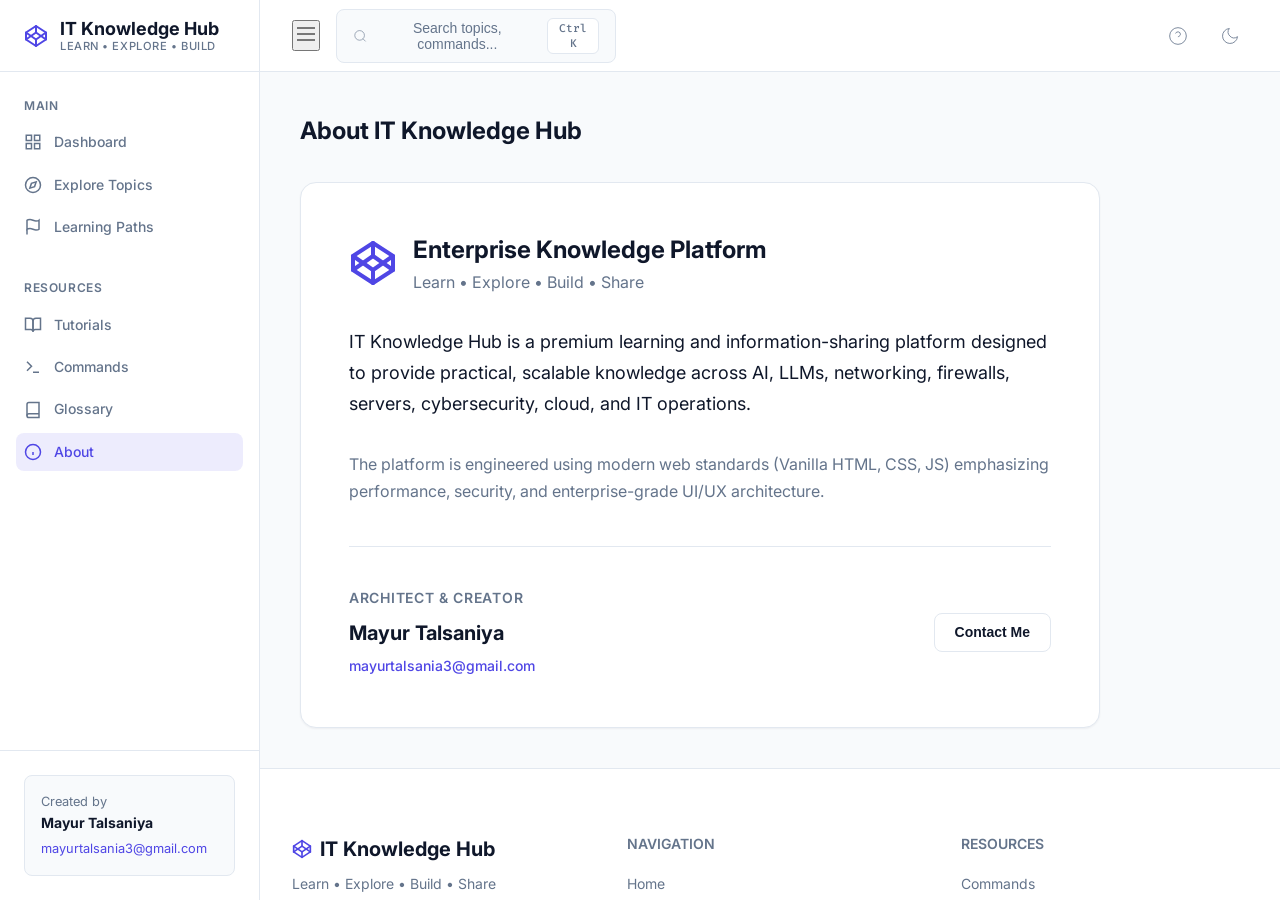
==== pages/about.html @ b966e388 "Initial commit" ====
<!DOCTYPE html>
<html lang="en" data-theme="light">
<head>
  <meta charset="UTF-8">
  <meta name="viewport" content="width=device-width, initial-scale=1.0">
  <title>About - IT Knowledge Hub</title>
  <link rel="stylesheet" href="../css/style.css">
  <link rel="stylesheet" href="../css/components.css">
  <link rel="stylesheet" href="../css/responsive.css">
</head>
<body>

<div class="app-layout">
  <!-- Sidebar -->
  <aside class="sidebar" id="sidebar">
    <div class="sidebar-header">
      <a href="../index.html" class="logo">
        <svg class="logo-icon" viewBox="0 0 24 24" width="24" height="24" stroke="currentColor" stroke-width="2" fill="none" stroke-linecap="round" stroke-linejoin="round"><polygon points="12 2 22 8.5 22 15.5 12 22 2 15.5 2 8.5 12 2"></polygon><line x1="12" y1="22" x2="12" y2="15.5"></line><polyline points="22 8.5 12 15.5 2 8.5"></polyline><polyline points="2 15.5 12 8.5 22 15.5"></polyline><line x1="12" y1="2" x2="12" y2="8.5"></line></svg>
        <div class="logo-text">
          <span>IT Knowledge Hub</span>
          <span class="logo-subtitle">Learn • Explore • Build</span>
        </div>
      </a>
    </div>
    
    <nav class="sidebar-nav">
      <div class="nav-group">
        <h3 class="nav-group-title">Main</h3>
        <ul>
          <li><a href="../index.html" class="nav-link"><svg viewBox="0 0 24 24" fill="none" stroke="currentColor"><rect x="3" y="3" width="7" height="7"></rect><rect x="14" y="3" width="7" height="7"></rect><rect x="14" y="14" width="7" height="7"></rect><rect x="3" y="14" width="7" height="7"></rect></svg> Dashboard</a></li>
          <li><a href="topics.html" class="nav-link"><svg viewBox="0 0 24 24" fill="none" stroke="currentColor"><circle cx="12" cy="12" r="10"></circle><polygon points="16.24 7.76 14.12 14.12 7.76 16.24 9.88 9.88 16.24 7.76"></polygon></svg> Explore Topics</a></li>
          <li><a href="topics.html#paths" class="nav-link"><svg viewBox="0 0 24 24" fill="none" stroke="currentColor"><path d="M4 15s1-1 4-1 5 2 8 2 4-1 4-1V3s-1 1-4 1-5-2-8-2-4 1-4 1z"></path><line x1="4" y1="22" x2="4" y2="15"></line></svg> Learning Paths</a></li>
        </ul>
      </div>
      <div class="nav-group">
        <h3 class="nav-group-title">Resources</h3>
        <ul>
          <li><a href="tutorials.html" class="nav-link"><svg viewBox="0 0 24 24" fill="none" stroke="currentColor"><path d="M2 3h6a4 4 0 0 1 4 4v14a3 3 0 0 0-3-3H2z"></path><path d="M22 3h-6a4 4 0 0 0-4 4v14a3 3 0 0 1 3-3h7z"></path></svg> Tutorials</a></li>
          <li><a href="commands.html" class="nav-link"><svg viewBox="0 0 24 24" fill="none" stroke="currentColor"><polyline points="4 17 10 11 4 5"></polyline><line x1="12" y1="19" x2="20" y2="19"></line></svg> Commands</a></li>
          <li><a href="glossary.html" class="nav-link"><svg viewBox="0 0 24 24" fill="none" stroke="currentColor"><path d="M4 19.5A2.5 2.5 0 0 1 6.5 17H20"></path><path d="M6.5 2H20v20H6.5A2.5 2.5 0 0 1 4 19.5v-15A2.5 2.5 0 0 1 6.5 2z"></path></svg> Glossary</a></li>
          <li><a href="about.html" class="nav-link active"><svg viewBox="0 0 24 24" fill="none" stroke="currentColor"><circle cx="12" cy="12" r="10"></circle><line x1="12" y1="16" x2="12" y2="12"></line><line x1="12" y1="8" x2="12.01" y2="8"></line></svg> About</a></li>
        </ul>
      </div>
    </nav>
    
    <div class="sidebar-footer">
      <div class="creator-card">
        <span>Created by</span>
        <strong>Mayur Talsaniya</strong>
        <a href="mailto:mayurtalsania3@gmail.com" style="color: var(--color-primary)">mayurtalsania3@gmail.com</a>
      </div>
    </div>
  </aside>

  <!-- Main Wrapper -->
  <div class="main-wrapper">
    <!-- Header -->
    <header class="top-header">
      <div class="header-left">
        <button class="mobile-menu-btn" id="mobile-menu-btn" aria-label="Open menu">
          <svg viewBox="0 0 24 24" fill="none" stroke="currentColor" width="24" height="24"><line x1="3" y1="12" x2="21" y2="12"></line><line x1="3" y1="6" x2="21" y2="6"></line><line x1="3" y1="18" x2="21" y2="18"></line></svg>
        </button>
        <button class="search-trigger" id="search-trigger">
          <svg viewBox="0 0 24 24" fill="none" stroke="currentColor" width="16" height="16"><circle cx="11" cy="11" r="8"></circle><line x1="21" y1="21" x2="16.65" y2="16.65"></line></svg>
          Search topics, commands...
          <span class="search-shortcut">Ctrl K</span>
        </button>
      </div>
      <div class="header-right">
        <button class="icon-btn" aria-label="Help"><svg viewBox="0 0 24 24" fill="none" stroke="currentColor"><circle cx="12" cy="12" r="10"></circle><path d="M9.09 9a3 3 0 0 1 5.83 1c0 2-3 3-3 3"></path><line x1="12" y1="17" x2="12.01" y2="17"></line></svg></button>
        <button class="icon-btn" id="theme-toggle" aria-label="Toggle theme"><svg viewBox="0 0 24 24" fill="none" stroke="currentColor"><path d="M21 12.79A9 9 0 1 1 11.21 3 7 7 0 0 0 21 12.79z"></path></svg></button>
      </div>
    </header>

    <!-- Content -->
    <main class="content-container">
      <section>
        <div class="section-header">
          <div>
            <h2 class="section-title">About IT Knowledge Hub</h2>
          </div>
        </div>
        
        <div style="background: var(--color-surface); padding: 3rem; border-radius: var(--radius-xl); border: 1px solid var(--color-border); max-width: 800px; box-shadow: var(--shadow-sm)">
          <div style="display: flex; gap: 1rem; align-items: center; margin-bottom: 2rem;">
            <svg viewBox="0 0 24 24" width="48" height="48" stroke="currentColor" stroke-width="2" fill="none" stroke-linecap="round" stroke-linejoin="round" style="color: var(--color-primary)"><polygon points="12 2 22 8.5 22 15.5 12 22 2 15.5 2 8.5 12 2"></polygon><line x1="12" y1="22" x2="12" y2="15.5"></line><polyline points="22 8.5 12 15.5 2 8.5"></polyline><polyline points="2 15.5 12 8.5 22 15.5"></polyline><line x1="12" y1="2" x2="12" y2="8.5"></line></svg>
            <div>
              <h3 style="font-size: 1.5rem; color: var(--color-text);">Enterprise Knowledge Platform</h3>
              <p style="color: var(--color-text-muted);">Learn • Explore • Build • Share</p>
            </div>
          </div>
          
          <p style="font-size: 1.125rem; color: var(--color-text); margin-bottom: 2rem; line-height: 1.7;">
            IT Knowledge Hub is a premium learning and information-sharing platform designed to provide practical, scalable knowledge across AI, LLMs, networking, firewalls, servers, cybersecurity, cloud, and IT operations.
          </p>
          <p style="color: var(--color-text-muted); margin-bottom: 2.5rem; line-height: 1.7;">
            The platform is engineered using modern web standards (Vanilla HTML, CSS, JS) emphasizing performance, security, and enterprise-grade UI/UX architecture.
          </p>
          
          <div style="border-top: 1px solid var(--color-border); padding-top: 2.5rem; display: flex; align-items: center; justify-content: space-between;">
            <div>
              <p style="font-size: 0.875rem; color: var(--color-text-muted); text-transform: uppercase; font-weight: 600; letter-spacing: 0.05em; margin-bottom: 0.5rem;">Architect & Creator</p>
              <p style="font-size: 1.25rem; font-weight: 700; color: var(--color-text); margin-bottom: 0.25rem;">Mayur Talsaniya</p>
              <a href="mailto:mayurtalsania3@gmail.com" style="color: var(--color-primary); font-weight: 500; font-size: 0.875rem;">mayurtalsania3@gmail.com</a>
            </div>
            <button class="btn btn-outline" onclick="window.location.href='mailto:mayurtalsania3@gmail.com'">Contact Me</button>
          </div>
        </div>
      </section>
    </main>

    <!-- Footer -->
    <footer class="site-footer">
      <div class="footer-grid">
        <div class="footer-brand">
          <h3>
            <svg viewBox="0 0 24 24" width="20" height="20" stroke="currentColor" stroke-width="2" fill="none" stroke-linecap="round" stroke-linejoin="round" style="color: var(--color-primary)"><polygon points="12 2 22 8.5 22 15.5 12 22 2 15.5 2 8.5 12 2"></polygon><line x1="12" y1="22" x2="12" y2="15.5"></line><polyline points="22 8.5 12 15.5 2 8.5"></polyline><polyline points="2 15.5 12 8.5 22 15.5"></polyline><line x1="12" y1="2" x2="12" y2="8.5"></line></svg>
            IT Knowledge Hub
          </h3>
          <p>Learn • Explore • Build • Share</p>
        </div>
        <div class="footer-nav">
          <h4>Navigation</h4>
          <ul>
            <li><a href="../index.html">Home</a></li>
            <li><a href="topics.html">Topics</a></li>
            <li><a href="topics.html#paths">Learning Paths</a></li>
            <li><a href="tutorials.html">Tutorials</a></li>
          </ul>
        </div>
        <div class="footer-nav">
          <h4>Resources</h4>
          <ul>
            <li><a href="commands.html">Commands</a></li>
            <li><a href="glossary.html">Glossary</a></li>
            <li><a href="about.html">About</a></li>
          </ul>
        </div>
      </div>
      <div class="footer-bottom">
        <div>© 2026 IT Knowledge Hub. All rights reserved.</div>
        <div>Created by <strong>Mayur Talsaniya</strong> ✉ <a href="mailto:mayurtalsania3@gmail.com">mayurtalsania3@gmail.com</a></div>
      </div>
    </footer>
  </div>
</div>

<!-- Command Palette Overlay -->
<div class="palette-overlay" id="palette-overlay">
  <div class="palette-container">
    <div class="palette-header">
      <svg viewBox="0 0 24 24" fill="none" stroke="currentColor" width="20" height="20" style="color: var(--color-text-muted)"><circle cx="11" cy="11" r="8"></circle><line x1="21" y1="21" x2="16.65" y2="16.65"></line></svg>
      <input type="text" class="palette-input" id="palette-input" placeholder="Search IT Knowledge Hub..." autocomplete="off">
    </div>
    <div class="palette-results" id="palette-results"></div>
    <div class="palette-footer">
      <span><kbd>↑</kbd> <kbd>↓</kbd> to navigate</span>
      <span><kbd>Enter</kbd> to select</span>
      <span><kbd>ESC</kbd> to close</span>
    </div>
  </div>
</div>

<script src="../js/data.js"></script>
<script src="../js/theme.js"></script>
<script src="../js/navigation.js"></script>
<script src="../js/search.js"></script>
<script src="../js/app.js"></script>
</body>
</html>
---- css/style.css ----
/* css/style.css - Base Styles & Variables for Enterprise IT Knowledge Hub */
@import url('https://fonts.googleapis.com/css2?family=Inter:wght@300;400;500;600;700&display=swap');
@import url('https://fonts.googleapis.com/css2?family=Fira+Code:wght@400;500;600&display=swap');

:root {
  /* Color System - Light Mode */
  --color-primary: #4f46e5;      /* Indigo 600 */
  --color-primary-hover: #4338ca;/* Indigo 700 */
  --color-accent: #06b6d4;       /* Cyan 500 */
  
  --color-background: #f8fafc;   /* Slate 50 (Cool Gray) */
  --color-surface: #ffffff;      /* White */
  --color-surface-hover: #f1f5f9;/* Slate 100 */
  
  --color-card: #ffffff;
  --color-border: #e2e8f0;       /* Slate 200 */
  --color-border-hover: #cbd5e1; /* Slate 300 */
  
  --color-text: #0f172a;         /* Slate 900 */
  --color-text-muted: #64748b;   /* Slate 500 */
  
  --color-success: #10b981;      /* Emerald 500 */
  --color-success-bg: #d1fae5;
  --color-warning: #f59e0b;      /* Amber 500 */
  --color-warning-bg: #fef3c7;
  --color-danger: #ef4444;       /* Red 500 */
  --color-danger-bg: #fee2e2;
  --color-info: #3b82f6;         /* Blue 500 */
  --color-info-bg: #dbeafe;

  --radius-sm: 0.375rem;
  --radius-md: 0.5rem;
  --radius-lg: 0.75rem;
  --radius-xl: 1rem;
  --radius-full: 9999px;
  
  --shadow-sm: 0 1px 2px 0 rgba(15, 23, 42, 0.05);
  --shadow-md: 0 4px 6px -1px rgba(15, 23, 42, 0.1), 0 2px 4px -1px rgba(15, 23, 42, 0.06);
  --shadow-lg: 0 10px 15px -3px rgba(15, 23, 42, 0.1), 0 4px 6px -2px rgba(15, 23, 42, 0.05);
  
  --font-sans: 'Inter', -apple-system, BlinkMacSystemFont, "Segoe UI", Roboto, sans-serif;
  --font-mono: 'Fira Code', ui-monospace, SFMono-Regular, Menlo, Monaco, Consolas, monospace;
  
  --transition-fast: 150ms cubic-bezier(0.4, 0, 0.2, 1);
  --transition-normal: 250ms cubic-bezier(0.4, 0, 0.2, 1);
}

[data-theme="dark"] {
  /* Color System - Dark Mode */
  --color-primary: #6366f1;      /* Indigo 500 */
  --color-primary-hover: #818cf8;/* Indigo 400 */
  --color-accent: #22d3ee;       /* Cyan 400 */
  
  --color-background: #0b1120;   /* Deep Navy/Charcoal */
  --color-surface: #111827;      /* Gray 900 */
  --color-surface-hover: #1f2937;/* Gray 800 */
  
  --color-card: #1f2937;         /* Gray 800 */
  --color-border: #374151;       /* Gray 700 */
  --color-border-hover: #4b5563; /* Gray 600 */
  
  --color-text: #f8fafc;         /* Slate 50 */
  --color-text-muted: #94a3b8;   /* Slate 400 */
  
  --color-success: #34d399;      /* Emerald 400 */
  --color-success-bg: rgba(16, 185, 129, 0.1);
  --color-warning: #fbbf24;      /* Amber 400 */
  --color-warning-bg: rgba(245, 158, 11, 0.1);
  --color-danger: #f87171;       /* Red 400 */
  --color-danger-bg: rgba(239, 68, 68, 0.1);
  --color-info: #60a5fa;         /* Blue 400 */
  --color-info-bg: rgba(59, 130, 246, 0.1);

  --shadow-md: 0 4px 6px -1px rgba(0, 0, 0, 0.3), 0 2px 4px -1px rgba(0, 0, 0, 0.2);
  --shadow-lg: 0 10px 15px -3px rgba(0, 0, 0, 0.4), 0 4px 6px -2px rgba(0, 0, 0, 0.3);
}

* {
  box-sizing: border-box;
  margin: 0;
  padding: 0;
}

body {
  font-family: var(--font-sans);
  background-color: var(--color-background);
  color: var(--color-text);
  line-height: 1.6;
  -webkit-font-smoothing: antialiased;
  transition: background-color var(--transition-normal), color var(--transition-normal);
}

a {
  color: var(--color-primary);
  text-decoration: none;
  transition: color var(--transition-fast);
}

a:hover {
  color: var(--color-primary-hover);
}

ul, ol { list-style: none; }

/* Layout Architecture */
.app-layout {
  display: flex;
  min-height: 100vh;
  overflow: hidden;
}

/* Sidebar */
.sidebar {
  width: 260px;
  background-color: var(--color-surface);
  border-right: 1px solid var(--color-border);
  display: flex;
  flex-direction: column;
  flex-shrink: 0;
  z-index: 100;
  transition: transform var(--transition-normal);
}

.sidebar-header {
  height: 72px;
  padding: 0 1.5rem;
  display: flex;
  align-items: center;
  border-bottom: 1px solid var(--color-border);
}

.logo {
  display: flex;
  align-items: center;
  gap: 0.75rem;
  font-weight: 700;
  font-size: 1.125rem;
  color: var(--color-text);
}

.logo-icon {
  font-size: 1.25rem;
  color: var(--color-primary);
}

.logo-text {
  display: flex;
  flex-direction: column;
  line-height: 1.2;
}

.logo-subtitle {
  font-size: 0.7rem;
  color: var(--color-text-muted);
  font-weight: 500;
  letter-spacing: 0.05em;
  text-transform: uppercase;
}

.sidebar-nav {
  flex: 1;
  overflow-y: auto;
  padding: 1.5rem 1rem;
}

.nav-group {
  margin-bottom: 2rem;
}

.nav-group-title {
  font-size: 0.75rem;
  text-transform: uppercase;
  letter-spacing: 0.05em;
  color: var(--color-text-muted);
  margin: 0 0.5rem 0.5rem;
  font-weight: 600;
}

.nav-link {
  display: flex;
  align-items: center;
  gap: 0.75rem;
  padding: 0.5rem;
  color: var(--color-text-muted);
  font-size: 0.875rem;
  font-weight: 500;
  border-radius: var(--radius-md);
  transition: all var(--transition-fast);
  margin-bottom: 0.25rem;
}

.nav-link svg {
  width: 18px;
  height: 18px;
  flex-shrink: 0;
  stroke-width: 2;
  transition: color var(--transition-fast);
}

.nav-link:hover {
  background-color: var(--color-surface-hover);
  color: var(--color-text);
}

.nav-link.active {
  background-color: rgba(79, 70, 229, 0.1);
  color: var(--color-primary);
}
[data-theme="dark"] .nav-link.active {
  background-color: rgba(99, 102, 241, 0.15);
}

.nav-link.active svg {
  color: var(--color-primary);
}

.sidebar-footer {
  padding: 1.5rem;
  border-top: 1px solid var(--color-border);
  background-color: var(--color-surface);
}

.creator-card {
  display: flex;
  flex-direction: column;
  font-size: 0.8rem;
  color: var(--color-text-muted);
  background: var(--color-background);
  padding: 1rem;
  border-radius: var(--radius-md);
  border: 1px solid var(--color-border);
}

.creator-card strong {
  color: var(--color-text);
  font-size: 0.875rem;
  margin-bottom: 0.25rem;
}

/* Main Content Area */
.main-wrapper {
  flex: 1;
  display: flex;
  flex-direction: column;
  min-width: 0;
  height: 100vh;
  overflow-y: auto;
  position: relative;
}

/* Header */
.top-header {
  height: 72px;
  background-color: var(--color-surface);
  border-bottom: 1px solid var(--color-border);
  display: flex;
  align-items: center;
  justify-content: space-between;
  padding: 0 2rem;
  position: sticky;
  top: 0;
  z-index: 50;
  flex-shrink: 0;
}

.header-left, .header-right {
  display: flex;
  align-items: center;
  gap: 1rem;
}

/* Palette Search Button */
.search-trigger {
  display: flex;
  align-items: center;
  gap: 0.75rem;
  width: 280px;
  padding: 0.5rem 1rem;
  background-color: var(--color-background);
  border: 1px solid var(--color-border);
  border-radius: var(--radius-md);
  color: var(--color-text-muted);
  font-size: 0.875rem;
  cursor: pointer;
  transition: all var(--transition-fast);
}

.search-trigger:hover {
  border-color: var(--color-border-hover);
  color: var(--color-text);
}

.search-shortcut {
  margin-left: auto;
  background-color: var(--color-surface);
  border: 1px solid var(--color-border);
  padding: 0.125rem 0.375rem;
  border-radius: var(--radius-sm);
  font-size: 0.7rem;
  font-family: var(--font-mono);
  font-weight: 500;
}

/* Icon Buttons */
.icon-btn {
  background: transparent;
  border: 1px solid transparent;
  color: var(--color-text-muted);
  width: 36px;
  height: 36px;
  border-radius: var(--radius-full);
  display: flex;
  align-items: center;
  justify-content: center;
  cursor: pointer;
  transition: all var(--transition-fast);
}

.icon-btn:hover {
  background-color: var(--color-surface-hover);
  color: var(--color-text);
}

.icon-btn svg {
  width: 20px;
  height: 20px;
}

/* Content Container */
.content-container {
  padding: 2.5rem;
  max-width: 1400px;
  margin: 0 auto;
  width: 100%;
}

/* Footer */
.site-footer {
  background-color: var(--color-surface);
  border-top: 1px solid var(--color-border);
  padding: 4rem 2rem;
  margin-top: auto;
}

.footer-grid {
  display: grid;
  grid-template-columns: repeat(auto-fit, minmax(200px, 1fr));
  gap: 3rem;
  max-width: 1400px;
  margin: 0 auto;
}

.footer-brand h3 {
  font-size: 1.25rem;
  font-weight: 700;
  margin-bottom: 0.5rem;
  color: var(--color-text);
  display: flex;
  align-items: center;
  gap: 0.5rem;
}

.footer-brand p {
  color: var(--color-text-muted);
  font-size: 0.875rem;
}

.footer-nav h4 {
  font-size: 0.875rem;
  text-transform: uppercase;
  color: var(--color-text-muted);
  font-weight: 600;
  margin-bottom: 1rem;
}

.footer-nav ul {
  display: flex;
  flex-direction: column;
  gap: 0.75rem;
}

.footer-nav a {
  color: var(--color-text-muted);
  font-size: 0.875rem;
}

.footer-nav a:hover {
  color: var(--color-primary);
}

.footer-bottom {
  max-width: 1400px;
  margin: 3rem auto 0;
  padding-top: 2rem;
  border-top: 1px solid var(--color-border);
  display: flex;
  justify-content: space-between;
  align-items: center;
  font-size: 0.875rem;
  color: var(--color-text-muted);
}

/* Typography Utilities */
.section-header {
  margin-bottom: 2rem;
  display: flex;
  align-items: flex-end;
  justify-content: space-between;
}

.section-title {
  font-size: 1.5rem;
  font-weight: 700;
  color: var(--color-text);
}

.section-desc {
  color: var(--color-text-muted);
  font-size: 1rem;
  margin-top: 0.25rem;
}

/* Reduced Motion */
@media (prefers-reduced-motion: reduce) {
  * {
    animation-duration: 0.01ms !important;
    animation-iteration-count: 1 !important;
    transition-duration: 0.01ms !important;
    scroll-behavior: auto !important;
  }
}
---- css/components.css ----
/* css/components.css - UI Components */

/* Buttons */
.btn {
  display: inline-flex;
  align-items: center;
  justify-content: center;
  gap: 0.5rem;
  padding: 0.625rem 1.25rem;
  font-size: 0.875rem;
  font-weight: 600;
  border-radius: var(--radius-md);
  border: 1px solid transparent;
  cursor: pointer;
  transition: all var(--transition-fast);
  line-height: 1.25;
}

.btn-primary {
  background-color: var(--color-primary);
  color: #ffffff;
  box-shadow: var(--shadow-sm);
}

.btn-primary:hover {
  background-color: var(--color-primary-hover);
  transform: translateY(-1px);
  box-shadow: var(--shadow-md);
}

.btn-outline {
  background-color: var(--color-surface);
  border-color: var(--color-border);
  color: var(--color-text);
}

.btn-outline:hover {
  background-color: var(--color-surface-hover);
  border-color: var(--color-border-hover);
}

/* Badges */
.badge {
  display: inline-flex;
  align-items: center;
  padding: 0.125rem 0.5rem;
  border-radius: var(--radius-full);
  font-size: 0.75rem;
  font-weight: 600;
  text-transform: uppercase;
  letter-spacing: 0.05em;
}

.badge-outline { border: 1px solid var(--color-border); color: var(--color-text-muted); }
.badge-info { background: var(--color-info-bg); color: var(--color-info); }
.badge-success { background: var(--color-success-bg); color: var(--color-success); }
.badge-warning { background: var(--color-warning-bg); color: var(--color-warning); }
.badge-danger { background: var(--color-danger-bg); color: var(--color-danger); }

/* Hero Section */
.hero-compact {
  display: flex;
  flex-direction: row;
  align-items: center;
  justify-content: space-between;
  gap: 3rem;
  background: var(--color-surface);
  border: 1px solid var(--color-border);
  border-radius: var(--radius-xl);
  padding: 3rem;
  margin-bottom: 3rem;
  position: relative;
  overflow: hidden;
  box-shadow: var(--shadow-sm);
}

.hero-content {
  flex: 1;
  max-width: 600px;
  z-index: 2;
}

.hero-badge {
  display: inline-block;
  padding: 0.25rem 0.75rem;
  background: rgba(6, 182, 212, 0.1);
  color: var(--color-accent);
  border: 1px solid rgba(6, 182, 212, 0.2);
  border-radius: var(--radius-full);
  font-size: 0.75rem;
  font-weight: 600;
  letter-spacing: 0.05em;
  margin-bottom: 1.5rem;
}

.hero-content h1 {
  font-size: 2.5rem;
  font-weight: 800;
  line-height: 1.1;
  letter-spacing: -0.02em;
  margin-bottom: 1rem;
  color: var(--color-text);
}

.hero-content p {
  font-size: 1.125rem;
  color: var(--color-text-muted);
  margin-bottom: 2rem;
}

.hero-actions {
  display: flex;
  gap: 1rem;
}

.hero-visual {
  flex: 1;
  display: flex;
  justify-content: center;
  align-items: center;
  position: relative;
  height: 200px;
  z-index: 1;
}

/* CSS Architecture Diagram inside Hero */
.arch-diagram {
  position: relative;
  display: flex;
  gap: 2rem;
}

.arch-node-group {
  display: flex;
  flex-direction: column;
  gap: 1rem;
}

.arch-node {
  background: var(--color-card);
  border: 1px solid var(--color-border);
  padding: 0.75rem 1.5rem;
  border-radius: var(--radius-md);
  font-weight: 600;
  font-size: 0.875rem;
  color: var(--color-text);
  box-shadow: var(--shadow-sm);
  position: relative;
  z-index: 2;
}

.arch-node.accent {
  border-color: var(--color-accent);
  color: var(--color-accent);
}

.arch-lines {
  position: absolute;
  top: 50%;
  left: 0;
  right: 0;
  height: 2px;
  background: var(--color-border);
  z-index: 1;
  transform: translateY(-50%);
}

/* KPI Stats */
.kpi-grid {
  display: grid;
  grid-template-columns: repeat(auto-fit, minmax(200px, 1fr));
  gap: 1.5rem;
  margin-bottom: 3rem;
}

.kpi-card {
  background: var(--color-surface);
  border: 1px solid var(--color-border);
  border-radius: var(--radius-lg);
  padding: 1.5rem;
  display: flex;
  align-items: flex-start;
  gap: 1rem;
  box-shadow: var(--shadow-sm);
}

.kpi-icon {
  background: rgba(79, 70, 229, 0.1);
  color: var(--color-primary);
  width: 48px;
  height: 48px;
  border-radius: var(--radius-md);
  display: flex;
  align-items: center;
  justify-content: center;
  font-size: 1.5rem;
}
[data-theme="dark"] .kpi-icon {
  background: rgba(99, 102, 241, 0.15);
}

.kpi-content {
  display: flex;
  flex-direction: column;
}

.kpi-value {
  font-size: 2rem;
  font-weight: 700;
  line-height: 1;
  color: var(--color-text);
  margin-bottom: 0.25rem;
}

.kpi-label {
  font-size: 0.875rem;
  color: var(--color-text-muted);
  font-weight: 500;
}

/* Category Cards */
.card-grid {
  display: grid;
  grid-template-columns: repeat(auto-fill, minmax(280px, 1fr));
  gap: 1.5rem;
  margin-bottom: 3rem;
}

.category-card {
  background: var(--color-card);
  border: 1px solid var(--color-border);
  border-radius: var(--radius-lg);
  padding: 1.5rem;
  display: flex;
  flex-direction: column;
  transition: all var(--transition-normal);
  cursor: pointer;
  box-shadow: var(--shadow-sm);
  position: relative;
  overflow: hidden;
}

.category-card:hover {
  transform: translateY(-4px);
  box-shadow: var(--shadow-md);
  border-color: var(--color-primary);
}

.cat-icon-container {
  width: 48px;
  height: 48px;
  background: var(--color-background);
  border: 1px solid var(--color-border);
  border-radius: var(--radius-md);
  display: flex;
  align-items: center;
  justify-content: center;
  font-size: 1.5rem;
  margin-bottom: 1.25rem;
  transition: all var(--transition-normal);
}

.category-card:hover .cat-icon-container {
  background: rgba(79, 70, 229, 0.1);
  border-color: var(--color-primary);
  color: var(--color-primary);
}

.cat-title {
  font-size: 1.125rem;
  font-weight: 700;
  color: var(--color-text);
  margin-bottom: 0.5rem;
}

.cat-desc {
  font-size: 0.875rem;
  color: var(--color-text-muted);
  margin-bottom: 1.5rem;
  flex: 1;
}

.cat-footer {
  display: flex;
  justify-content: space-between;
  align-items: center;
  font-size: 0.875rem;
  font-weight: 600;
  color: var(--color-text-muted);
}

.cat-arrow {
  color: var(--color-primary);
  transition: transform var(--transition-fast);
}

.category-card:hover .cat-arrow {
  transform: translateX(4px);
}

/* Horizontal Cards (Popular/Recent) */
.horizontal-card {
  display: flex;
  align-items: center;
  justify-content: space-between;
  background: var(--color-card);
  border: 1px solid var(--color-border);
  border-radius: var(--radius-md);
  padding: 1rem 1.25rem;
  transition: all var(--transition-fast);
  cursor: pointer;
  margin-bottom: 1rem;
}

.horizontal-card:hover {
  border-color: var(--color-accent);
  background: var(--color-surface-hover);
}

.hc-left {
  display: flex;
  flex-direction: column;
}

.hc-title {
  font-weight: 600;
  color: var(--color-text);
  font-size: 1rem;
  margin-bottom: 0.25rem;
}

.hc-meta {
  font-size: 0.8rem;
  color: var(--color-text-muted);
  display: flex;
  align-items: center;
  gap: 0.5rem;
}

/* Learning Paths */
.path-card {
  background: var(--color-card);
  border: 1px solid var(--color-border);
  border-radius: var(--radius-lg);
  padding: 2rem;
  box-shadow: var(--shadow-sm);
  position: relative;
  overflow: hidden;
}

.path-card::top-border {
  content: '';
  position: absolute;
  top: 0; left: 0; right: 0;
  height: 4px;
  background: var(--color-primary);
}

.path-header {
  display: flex;
  justify-content: space-between;
  align-items: flex-start;
  margin-bottom: 1.5rem;
}

.path-title {
  font-size: 1.25rem;
  font-weight: 700;
}

.path-meta {
  font-size: 0.875rem;
  color: var(--color-text-muted);
}

/* Progress Bar */
.progress-container {
  margin-bottom: 1.5rem;
}

.progress-header {
  display: flex;
  justify-content: space-between;
  font-size: 0.75rem;
  font-weight: 600;
  color: var(--color-text-muted);
  margin-bottom: 0.5rem;
}

.progress-track {
  width: 100%;
  height: 8px;
  background: var(--color-background);
  border-radius: var(--radius-full);
  overflow: hidden;
}

.progress-fill {
  height: 100%;
  background: var(--color-primary);
  border-radius: var(--radius-full);
  transition: width 1s ease-out;
}

/* Command Center */
.cmd-card {
  background: var(--color-card);
  border: 1px solid var(--color-border);
  border-radius: var(--radius-md);
  padding: 1.25rem;
  display: flex;
  flex-direction: column;
}

.cmd-header {
  display: flex;
  justify-content: space-between;
  align-items: center;
  margin-bottom: 0.75rem;
}

.cmd-desc {
  font-size: 0.875rem;
  color: var(--color-text-muted);
  margin-bottom: 1rem;
  flex: 1;
}

.cmd-block {
  background: var(--color-background);
  border: 1px solid var(--color-border);
  border-radius: var(--radius-sm);
  padding: 0.75rem;
  display: flex;
  justify-content: space-between;
  align-items: center;
  font-family: var(--font-mono);
  font-size: 0.875rem;
  color: var(--color-text);
}

.cmd-copy {
  background: transparent;
  border: none;
  color: var(--color-text-muted);
  cursor: pointer;
  display: flex;
  align-items: center;
  gap: 0.25rem;
  font-family: var(--font-sans);
  font-size: 0.75rem;
  font-weight: 500;
  padding: 0.25rem 0.5rem;
  border-radius: var(--radius-sm);
  transition: all var(--transition-fast);
}

.cmd-copy:hover {
  background: var(--color-border);
  color: var(--color-text);
}

.cmd-copy.copied {
  color: var(--color-success);
}

/* Slide-over Panel (Modern Topic Detail) */
.slide-over-overlay {
  position: fixed;
  inset: 0;
  background: rgba(0, 0, 0, 0.4);
  backdrop-filter: blur(2px);
  z-index: 1000;
  display: flex;
  justify-content: flex-end;
  opacity: 0;
  pointer-events: none;
  transition: opacity var(--transition-normal);
}

.slide-over-overlay.active {
  opacity: 1;
  pointer-events: auto;
}

.slide-over-panel {
  width: 100%;
  max-width: 800px;
  background: var(--color-surface);
  height: 100vh;
  box-shadow: -10px 0 25px rgba(0,0,0,0.1);
  transform: translateX(100%);
  transition: transform var(--transition-normal);
  display: flex;
  flex-direction: column;
}

.slide-over-overlay.active .slide-over-panel {
  transform: translateX(0);
}

.panel-header {
  padding: 2rem;
  border-bottom: 1px solid var(--color-border);
  display: flex;
  justify-content: space-between;
  align-items: flex-start;
  background: var(--color-background);
}

.panel-close {
  background: var(--color-surface);
  border: 1px solid var(--color-border);
  width: 36px; height: 36px;
  border-radius: var(--radius-full);
  display: flex;
  align-items: center;
  justify-content: center;
  cursor: pointer;
  color: var(--color-text-muted);
}
.panel-close:hover { background: var(--color-surface-hover); color: var(--color-text); }

/* Tabs */
.panel-tabs {
  display: flex;
  gap: 2rem;
  padding: 0 2rem;
  border-bottom: 1px solid var(--color-border);
  background: var(--color-surface);
}

.tab-btn {
  background: none;
  border: none;
  padding: 1rem 0;
  font-size: 0.875rem;
  font-weight: 600;
  color: var(--color-text-muted);
  cursor: pointer;
  border-bottom: 2px solid transparent;
  transition: all var(--transition-fast);
}

.tab-btn:hover { color: var(--color-text); }
.tab-btn.active {
  color: var(--color-primary);
  border-bottom-color: var(--color-primary);
}

.panel-body {
  padding: 2rem;
  overflow-y: auto;
  flex: 1;
}

.tab-pane {
  display: none;
  animation: fadeIn 0.2s ease;
}
.tab-pane.active { display: block; }

@keyframes fadeIn {
  from { opacity: 0; transform: translateY(5px); }
  to { opacity: 1; transform: translateY(0); }
}

/* Content blocks inside modal */
.prose h3 {
  font-size: 1.25rem;
  margin-bottom: 1rem;
  color: var(--color-text);
}
.prose p {
  color: var(--color-text-muted);
  margin-bottom: 1.5rem;
}
.prose ul {
  padding-left: 1.5rem;
  list-style-type: disc;
  color: var(--color-text-muted);
  margin-bottom: 1.5rem;
}

/* Command Palette */
.palette-overlay {
  position: fixed;
  inset: 0;
  background: rgba(15, 23, 42, 0.7);
  backdrop-filter: blur(4px);
  z-index: 2000;
  display: flex;
  align-items: flex-start;
  justify-content: center;
  padding-top: 10vh;
  opacity: 0;
  pointer-events: none;
  transition: opacity 150ms ease;
}

.palette-overlay.active {
  opacity: 1;
  pointer-events: auto;
}

.palette-container {
  background: var(--color-surface);
  width: 100%;
  max-width: 600px;
  border-radius: var(--radius-lg);
  box-shadow: 0 25px 50px -12px rgba(0, 0, 0, 0.5);
  border: 1px solid var(--color-border);
  overflow: hidden;
  transform: scale(0.95);
  transition: transform 150ms ease;
  display: flex;
  flex-direction: column;
}

.palette-overlay.active .palette-container {
  transform: scale(1);
}

.palette-header {
  padding: 1rem;
  border-bottom: 1px solid var(--color-border);
  display: flex;
  align-items: center;
  gap: 1rem;
}

.palette-input {
  flex: 1;
  background: transparent;
  border: none;
  font-size: 1.125rem;
  color: var(--color-text);
  outline: none;
}

.palette-results {
  max-height: 400px;
  overflow-y: auto;
  padding: 0.5rem;
}

.palette-group-title {
  padding: 0.75rem 1rem 0.25rem;
  font-size: 0.75rem;
  font-weight: 600;
  text-transform: uppercase;
  color: var(--color-text-muted);
  letter-spacing: 0.05em;
}

.palette-item {
  display: flex;
  flex-direction: column;
  padding: 0.75rem 1rem;
  border-radius: var(--radius-md);
  cursor: pointer;
  transition: background var(--transition-fast);
}

.palette-item:hover, .palette-item.selected {
  background: var(--color-surface-hover);
}

.palette-item-title {
  font-size: 0.875rem;
  font-weight: 600;
  color: var(--color-text);
}

.palette-item-desc {
  font-size: 0.75rem;
  color: var(--color-text-muted);
}

.palette-footer {
  padding: 0.75rem 1rem;
  border-top: 1px solid var(--color-border);
  background: var(--color-background);
  font-size: 0.75rem;
  color: var(--color-text-muted);
  display: flex;
  justify-content: flex-end;
  gap: 1rem;
}
---- css/responsive.css ----
/* css/responsive.css - Responsive Design for Modern UI */

/* Large Desktop */
@media (min-width: 1920px) {
  .content-container {
    max-width: 1600px;
  }
}

/* Tablet / Smaller Desktop (1024px) */
@media (max-width: 1024px) {
  .hero-compact {
    flex-direction: column;
    text-align: center;
    padding: 2.5rem;
  }
  
  .hero-actions {
    justify-content: center;
  }
  
  .hero-visual {
    display: none; /* Hide visual on smaller screens to save space */
  }
  
  .card-grid, .kpi-grid {
    grid-template-columns: repeat(auto-fill, minmax(250px, 1fr));
  }
}

/* Tablet Portrait (768px) */
@media (max-width: 768px) {
  /* Sidebar behaves as a drawer */
  .sidebar {
    position: fixed;
    top: 0;
    left: 0;
    height: 100vh;
    transform: translateX(-100%);
    box-shadow: var(--shadow-lg);
  }

  .sidebar.active {
    transform: translateX(0);
  }

  .top-header {
    padding: 0 1rem;
  }

  .search-trigger {
    width: 200px;
  }

  .content-container {
    padding: 1.5rem 1rem;
  }
  
  .slide-over-panel {
    max-width: 100%;
  }

  .footer-grid {
    grid-template-columns: 1fr 1fr;
    gap: 2rem;
  }
}

/* Mobile Large (414px) */
@media (max-width: 414px) {
  .card-grid, .kpi-grid {
    grid-template-columns: 1fr;
  }
  
  .search-trigger {
    width: 160px;
  }
  
  .search-shortcut {
    display: none; /* Hide shortcut text on mobile */
  }

  .hero-compact h1 {
    font-size: 2rem;
  }
  
  .horizontal-card {
    flex-direction: column;
    align-items: flex-start;
    gap: 1rem;
  }
  
  .footer-grid {
    grid-template-columns: 1fr;
  }
  
  .footer-bottom {
    flex-direction: column;
    gap: 1rem;
    text-align: center;
  }
  
  .panel-tabs {
    flex-wrap: wrap;
    gap: 1rem;
  }
}

/* Mobile Small (320px) */
@media (max-width: 320px) {
  .hero-actions {
    flex-direction: column;
  }
  .btn {
    width: 100%;
  }
  .search-trigger {
    width: 130px;
  }
}
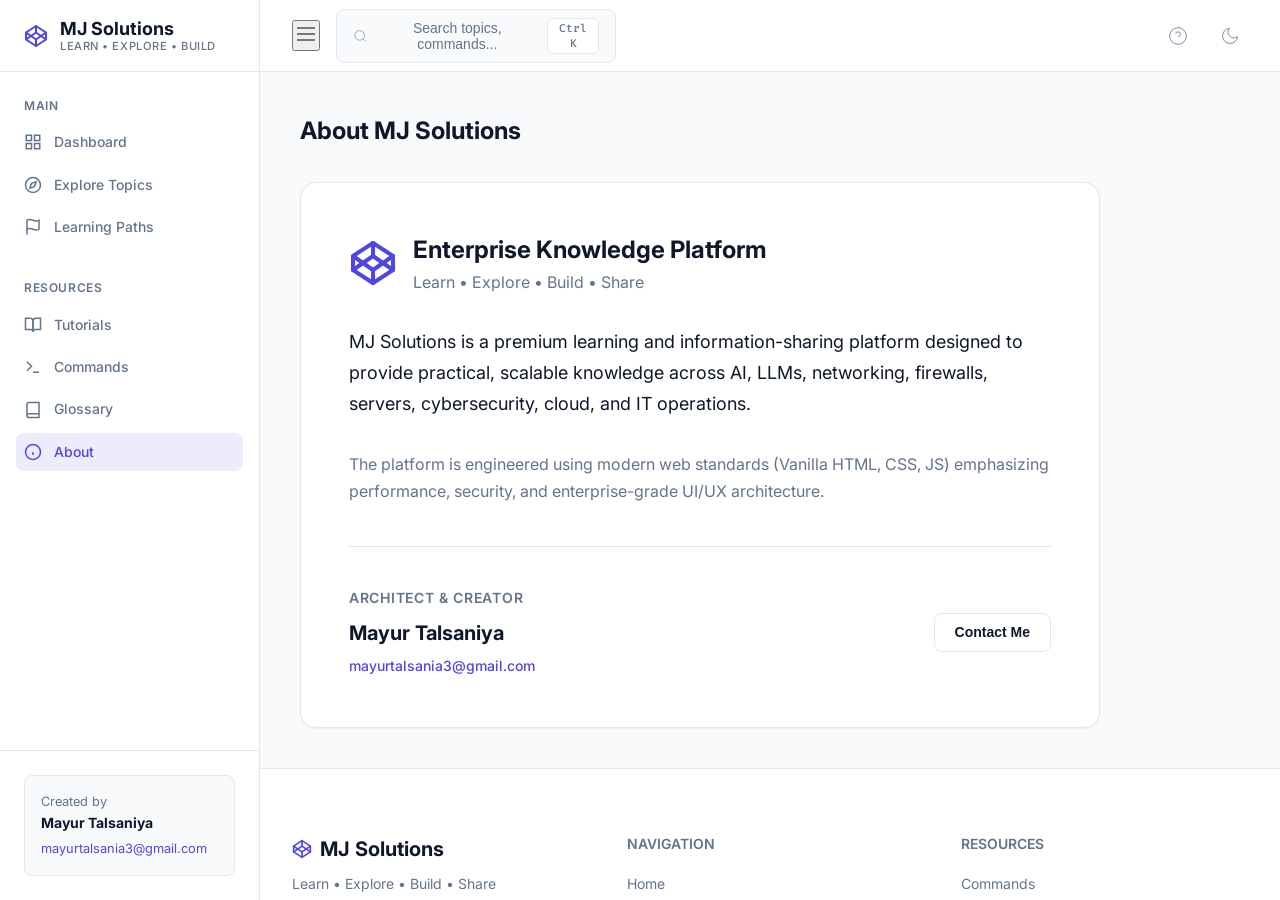
==== commit 0afe1fc0: "Renamed IT Knowledge Hub to MJ Solutions across the project" ====
--- a/pages/about.html
+++ b/pages/about.html
@@ -3,7 +3,7 @@
 <head>
   <meta charset="UTF-8">
   <meta name="viewport" content="width=device-width, initial-scale=1.0">
-  <title>About - IT Knowledge Hub</title>
+  <title>About - MJ Solutions</title>
   <link rel="stylesheet" href="../css/style.css">
   <link rel="stylesheet" href="../css/components.css">
   <link rel="stylesheet" href="../css/responsive.css">
@@ -17,10 +17,13 @@
       <a href="../index.html" class="logo">
         <svg class="logo-icon" viewBox="0 0 24 24" width="24" height="24" stroke="currentColor" stroke-width="2" fill="none" stroke-linecap="round" stroke-linejoin="round"><polygon points="12 2 22 8.5 22 15.5 12 22 2 15.5 2 8.5 12 2"></polygon><line x1="12" y1="22" x2="12" y2="15.5"></line><polyline points="22 8.5 12 15.5 2 8.5"></polyline><polyline points="2 15.5 12 8.5 22 15.5"></polyline><line x1="12" y1="2" x2="12" y2="8.5"></line></svg>
         <div class="logo-text">
-          <span>IT Knowledge Hub</span>
+          <span>MJ Solutions</span>
           <span class="logo-subtitle">Learn • Explore • Build</span>
         </div>
       </a>
+      <button class="mobile-close-btn" id="close-sidebar-btn" aria-label="Close navigation">
+        <svg viewBox="0 0 24 24" width="24" height="24" fill="none" stroke="currentColor"><line x1="18" y1="6" x2="6" y2="18"></line><line x1="6" y1="6" x2="18" y2="18"></line></svg>
+      </button>
     </div>
     
     <nav class="sidebar-nav">
@@ -77,7 +80,7 @@
       <section>
         <div class="section-header">
           <div>
-            <h2 class="section-title">About IT Knowledge Hub</h2>
+            <h2 class="section-title">About MJ Solutions</h2>
           </div>
         </div>
         
@@ -91,7 +94,7 @@
           </div>
           
           <p style="font-size: 1.125rem; color: var(--color-text); margin-bottom: 2rem; line-height: 1.7;">
-            IT Knowledge Hub is a premium learning and information-sharing platform designed to provide practical, scalable knowledge across AI, LLMs, networking, firewalls, servers, cybersecurity, cloud, and IT operations.
+            MJ Solutions is a premium learning and information-sharing platform designed to provide practical, scalable knowledge across AI, LLMs, networking, firewalls, servers, cybersecurity, cloud, and IT operations.
           </p>
           <p style="color: var(--color-text-muted); margin-bottom: 2.5rem; line-height: 1.7;">
             The platform is engineered using modern web standards (Vanilla HTML, CSS, JS) emphasizing performance, security, and enterprise-grade UI/UX architecture.
@@ -115,7 +118,7 @@
         <div class="footer-brand">
           <h3>
             <svg viewBox="0 0 24 24" width="20" height="20" stroke="currentColor" stroke-width="2" fill="none" stroke-linecap="round" stroke-linejoin="round" style="color: var(--color-primary)"><polygon points="12 2 22 8.5 22 15.5 12 22 2 15.5 2 8.5 12 2"></polygon><line x1="12" y1="22" x2="12" y2="15.5"></line><polyline points="22 8.5 12 15.5 2 8.5"></polyline><polyline points="2 15.5 12 8.5 22 15.5"></polyline><line x1="12" y1="2" x2="12" y2="8.5"></line></svg>
-            IT Knowledge Hub
+            MJ Solutions
           </h3>
           <p>Learn • Explore • Build • Share</p>
         </div>
@@ -138,7 +141,7 @@
         </div>
       </div>
       <div class="footer-bottom">
-        <div>© 2026 IT Knowledge Hub. All rights reserved.</div>
+        <div>© 2026 MJ Solutions. All rights reserved.</div>
         <div>Created by <strong>Mayur Talsaniya</strong> ✉ <a href="mailto:mayurtalsania3@gmail.com">mayurtalsania3@gmail.com</a></div>
       </div>
     </footer>
@@ -150,7 +153,7 @@
   <div class="palette-container">
     <div class="palette-header">
       <svg viewBox="0 0 24 24" fill="none" stroke="currentColor" width="20" height="20" style="color: var(--color-text-muted)"><circle cx="11" cy="11" r="8"></circle><line x1="21" y1="21" x2="16.65" y2="16.65"></line></svg>
-      <input type="text" class="palette-input" id="palette-input" placeholder="Search IT Knowledge Hub..." autocomplete="off">
+      <input type="text" class="palette-input" id="palette-input" placeholder="Search MJ Solutions..." autocomplete="off">
     </div>
     <div class="palette-results" id="palette-results"></div>
     <div class="palette-footer">
--- a/css/style.css
+++ b/css/style.css
@@ -1,4 +1,4 @@
-/* css/style.css - Base Styles & Variables for Enterprise IT Knowledge Hub */
+/* css/style.css - Base Styles & Variables for Enterprise MJ Solutions */
 @import url('https://fonts.googleapis.com/css2?family=Inter:wght@300;400;500;600;700&display=swap');
 @import url('https://fonts.googleapis.com/css2?family=Fira+Code:wght@400;500;600&display=swap');
 
@@ -321,6 +321,22 @@
   color: var(--color-text);
 }
 
+.mobile-close-btn {
+  display: none;
+  background: transparent;
+  border: none;
+  color: var(--color-text-muted);
+  cursor: pointer;
+  padding: 0.5rem;
+  border-radius: var(--radius-md);
+  transition: all 0.2s;
+}
+
+.mobile-close-btn:hover {
+  background: var(--color-surface);
+  color: var(--color-text);
+}
+
 .icon-btn svg {
   width: 20px;
   height: 20px;
--- a/css/responsive.css
+++ b/css/responsive.css
@@ -42,6 +42,12 @@
 
   .sidebar.active {
     transform: translateX(0);
+  }
+  
+  .mobile-close-btn {
+    display: flex;
+    align-items: center;
+    justify-content: center;
   }
 
   .top-header {
